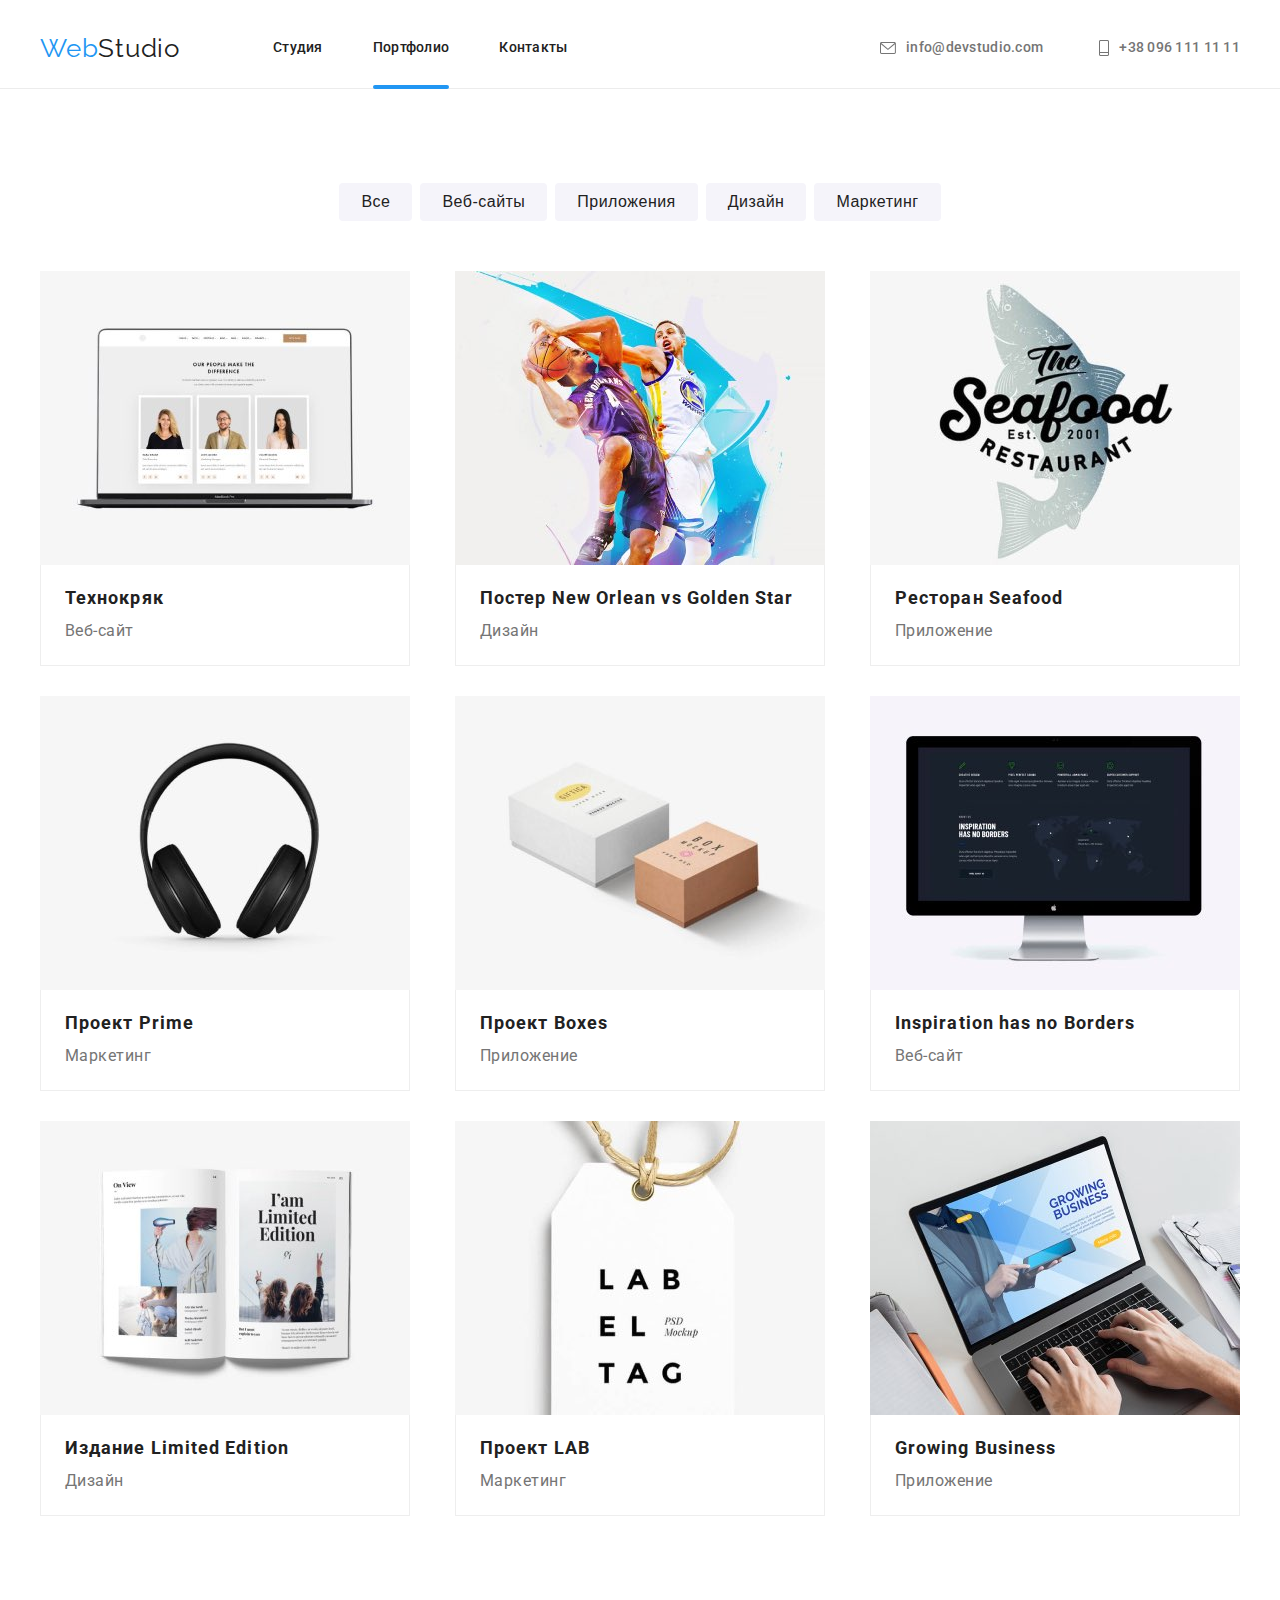
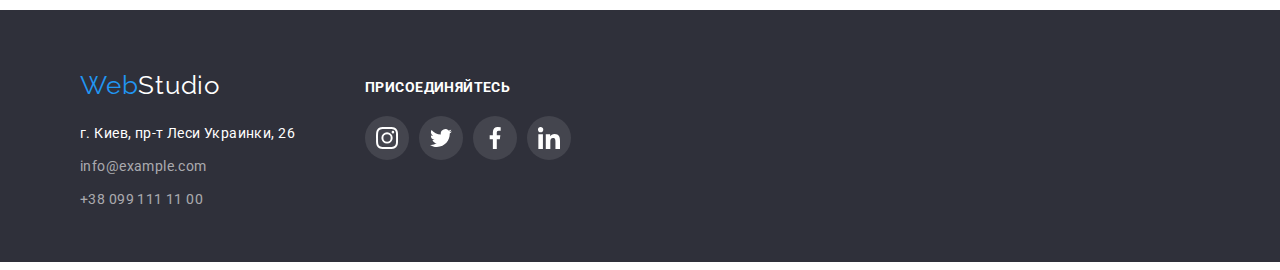
==== portfolio.html @ b31da5bf "clone commit" ====
<!DOCTYPE html>
<html lang="ru">

<head>
    <meta charset="UTF-8">
    <meta http-equiv="X-UA-Compatible" content="IE=edge">
    <meta name="viewport" content="width=device-width, initial-scale=1.0">
    <title>Web Studio (Version 2.1)</title>

    <link 
    href="https://fonts.googleapis.com/css2?family=Raleway:wght@700&family=Roboto:wght@400;500;700;900&display=swap"
    rel="stylesheet"
    />
    <link rel="stylesheet" href="https://cdnjs.cloudflare.com/ajax/libs/modern-normalize/1.1.0/modern-normalize.min.css"
    integrity="sha512-wpPYUAdjBVSE4KJnH1VR1HeZfpl1ub8YT/NKx4PuQ5NmX2tKuGu6U/JRp5y+Y8XG2tV+wKQpNHVUX03MfMFn9Q=="
    crossorigin="anonymous" referrerpolicy="no-referrer" />

    <link rel="stylesheet" href="./css/style.css">
</head>

<body>
    <!--- Шапка сайта ---->
    <header>
        <div class="container main-nav">
            <a href="./index.html" class="logo link"> <span class="logo-web">Web</span><span
                    class="logo-studio">Studio</span></a>
            <nav>
                <ul class="site-nav list">
                    <li class="item"><a class="link marker-link" href="./index.html">Студия</a></li>
                    <li class="item"><a class="link marker-link marker-portfolio" href="./portfolio.html">Портфолио</a></li>
                    <li class="item"><a class="link marker-link" href="">Контакты</a></li>
                </ul>
            </nav>
            <ul class="contact-nav list">
                <li class="item">
                    <a class="link email-nav" href="mailto:info@devstudio.com">
                        <svg class="email-pic">
                            <use href="./images/nav-icon.svg#icon-nav-envelope"></use>
                        </svg>
                        info@devstudio.com
                    </a>
                </li>
                <li class="item">
                    <a class="link tel-nav" href="tel:+380961111111">
                        <svg class="tel-pic">
                            <use href="./images/nav-icon.svg#icon-nav-phone"></use>
                        </svg>
                        +38 096 111 11 11
                    </a>
                </li>
            </ul>
        </div>
    </header>

    <main>
        <!-- портфолио -->
        <!-- <h1>Портфолио</h1> -->
        <div class="pre-hero-line"></div>
        <div class="container">
            <div class="buttons-portfolio">
                <!-- фильтр кнопок портфолио -->
                <button type="button" class="button-portfolio click">Все</button>
                <button type="button" class="button-portfolio click">Веб-сайты</button>
                <button type="button" class="button-portfolio click">Приложения</button>
                <button type="button" class="button-portfolio click">Дизайн</button>
                <button type="button" class="button-portfolio click">Маркетинг</button>
            </div>  
            <!-- секция примеры портфолио  -->
            <section class="our-portfolio">
                <ul class="portfolio-product">
                    <li class="portfolio-grade">
                        <div class="portfolio-element">
                            <a href="#">
                                <div class="portfolio-overlay">
                                    <p>Технокряк это современная площадка распространения коронавируса. Компании используют эту платформу для цифрового
                                    шпионажа и атак на защищённые сервера конкурентов.</p>
                                </div>
                                <img src="./images/technokr.jpg" alt="Технокряк" width="370" height="294" />
                           </a>
                        </div>
                        <div class="portfolio-info">
                            <h2 class="portfolio-title">Технокряк</h2>
                            <p class="portfolio-example">Веб-сайт</p>
                        </div>
                    </li>
                    <li class="portfolio-grade">
                        <div class="portfolio-element">
                            <a href="#">
                                <div class="portfolio-overlay">
                                    <p>Технокряк это современная площадка распространения коронавируса. Компании используют эту платформу для цифрового
                                        шпионажа и атак на защищённые сервера конкурентов.</p>
                                </div>
                                <img src="./images/poster.jpg" alt="Постер New Orlean vs Golden Star" width="370" height="294" />
                            </a>
                        </div>
                        <div class="portfolio-info">
                            <h2 class="portfolio-title">Постер New Orlean vs Golden Star</h2>
                            <p class="portfolio-example">Дизайн</p>
                        </div>
                    </li>
                    <li class="portfolio-grade">
                        <div class="portfolio-element">
                            <a href="#">
                                <div class="portfolio-overlay">
                                    <p>Технокряк это современная площадка распространения коронавируса. Компании используют эту платформу для цифрового
                                        шпионажа и атак на защищённые сервера конкурентов.</p>
                                </div>
                                <img src="./images/restoran.jpg" alt="Ресторан Seafood" width="370" height="294" />
                            </a>
                        </div>
                        <div class="portfolio-info">
                            <h2 class="portfolio-title">Ресторан Seafood</h2>
                            <p class="portfolio-example"> Приложение</p>
                        </div>
                    </li>
                    <li class="portfolio-grade">
                        <div class="portfolio-element">
                            <a href="#">
                                <div class="portfolio-overlay">
                                    <p>Технокряк это современная площадка распространения коронавируса. Компании используют эту платформу для цифрового
                                        шпионажа и атак на защищённые сервера конкурентов.</p>
                                </div>
                                <img src="./images/proekt-prime.jpg" alt="Проект Prime" width="370" height="294" />
                            </a>
                        </div>
                        <div class="portfolio-info">
                            <h2 class="portfolio-title">Проект Prime</h2>
                            <p class="portfolio-example">Маркетинг</p>
                        </div>
                    </li>
                    <li class="portfolio-grade">
                        <div class="portfolio-element">
                            <a href="#">
                                <div class="portfolio-overlay">
                                    <p>Технокряк это современная площадка распространения коронавируса. Компании используют эту платформу для цифрового
                                        шпионажа и атак на защищённые сервера конкурентов.</p>
                                </div>
                                <img src="./images/proekt-boxes.jpg" alt="Проект Boxes" width="370" height="294" />
                            </a>
                        </div>
                        <div class="portfolio-info">
                            <h2 class="portfolio-title">Проект Boxes</h2>
                            <p class="portfolio-example">Приложение</p>
                        </div>
                    </li>
                    <li class="portfolio-grade">
                        <div class="portfolio-element">
                            <a href="#">
                                <div class="portfolio-overlay">
                                    <p>Технокряк это современная площадка распространения коронавируса. Компании используют эту платформу для цифрового
                                        шпионажа и атак на защищённые сервера конкурентов.</p>
                                </div>
                                <img src="./images/inspiration.jpg" alt="Inspiration has no Borders" width="370" height="294" />
                            </a>
                        </div>
                        <div class="portfolio-info">
                            <h2 class="portfolio-title">Inspiration has no Borders</h2>
                            <p class="portfolio-example">Веб-сайт</p>
                        </div>
                    </li>
                    <li class="portfolio-grade">
                        <div class="portfolio-element">
                            <a href="#">
                                <div class="portfolio-overlay">
                                    <p>Технокряк это современная площадка распространения коронавируса. Компании используют эту платформу для цифрового
                                        шпионажа и атак на защищённые сервера конкурентов.</p>
                                </div>
                                <img src="./images/izdanie.jpg" alt="Издание Limited Edition" width="370" height="294" />
                            </a>
                        </div>
                        <div class="portfolio-info">
                            <h2 class="portfolio-title">Издание Limited Edition</h2>
                            <p class="portfolio-example">Дизайн</p>
                        </div>
                    </li>
                    <li class="portfolio-grade">
                        <div class="portfolio-element">
                            <a href="#">
                                <div class="portfolio-overlay">
                                    <p>Технокряк это современная площадка распространения коронавируса. Компании используют эту платформу для цифрового
                                        шпионажа и атак на защищённые сервера конкурентов.</p>
                                </div>
                                <img src="./images/proekt-lab.jpg" alt="Проект LAB" width="370" height="294" />
                            </a>
                        </div>
                        <div class="portfolio-info">
                            <h2 class="portfolio-title">Проект LAB</h2>
                            <p class="portfolio-example">Маркетинг</p>
                        </div>
                    </li>
                    <li class="portfolio-grade">
                        <div class="portfolio-element">
                            <a href="#">
                                <div class="portfolio-overlay">
                                    <p>Технокряк это современная площадка распространения коронавируса. Компании используют эту платформу для цифрового
                                        шпионажа и атак на защищённые сервера конкурентов.</p>
                                </div>
                                <img src="./images/growing-business.jpg" alt="Growing Business" width="370" height="294" />
                            </a>
                        </div>
                        <div class="portfolio-info">
                            <h2 class="portfolio-title">Growing Business</h2>
                            <p class="portfolio-example">Приложение</p>
                        </div>
                    </li>
                </ul>
            </section>
        </div>
    </main>

<footer class="footer-section">
    <!-- секция контакты -->
    <div class="container footer">
        <ul class="footer-first">
            <li>
                <a href="./index.html" class="logo link"> <span class="logo-web">Web</span><span class="logo-studio-foot">Studio</span></a>
                <address class="adress">
                    <a href="https://goo.gl/maps/mDuxBQLY7Kdxs8NY9" class="contact-foot-adress link">г. Киев, пр-т
                        Леси
                        Украинки, 26</a><br>
                    <a href="mailto:info@example.com" class="contact-foot link">info@example.com</a><br>
                    <a href="tel:+380991111100" class="contact-foot link">+38 099 111 11 00</a>
                </address>
            </li>
        </ul>
        <ul class="footer-second">
            <li>
                <p class="footer-second-title">ПРИСОЕДИНЯЙТЕСЬ</p>
            </li>
            <li>
                <ul class="footer-second-social">
                    <li class="footer-social">
                        <a href="#">
                            <svg class="insta-icon link" viewBox="0 0 200 100">
                                <use href="./images/social-icons.svg#icon-instagram"></use>
                            </svg>
                        </a>
                    </li>
                    <li class="footer-social">
                        <a href="#">
                            <svg class="twitter-icon link" viewBox="0 0 200 100">
                                <use href="./images/social-icons.svg#icon-twitter"></use>
                            </svg>
                        </a>
                    </li>
                    <li class="footer-social">
                        <a href="#">
                            <svg class="facebook-icon link" viewBox="0 0 200 100">
                                <use href="./images/social-icons.svg#icon-facebook"></use>
                            </svg>
                        </a>
                    </li>
                    <li class="footer-social">
                        <a href="#">
                            <svg class="linkedin-icon link" viewBox="0 0 200 100">
                                <use href="./images/social-icons.svg#icon-linkedin"></use>
                            </svg>
                        </a>
                    </li>
                </ul>
            </li>
        </ul>
    </div>
</footer>
    
    </body>
    
    </html>
---- css/style.css ----
:root {
  --primary-text-color: #757575;
  --secondary-text-color: #212121;
  --accent-color: #2196f3;
  --as-main-button-color: #2196f3;
  --primary-bg-color: #ffffff;
  --button-hover-text: rgba(255, 255, 255, 1);
  --social-base-color: #afb1b8;
}

body {
  color: var(--primary-text-color);
  background-color: var(--primary-bg-color);
  font-family: Roboto, VHelvetica Neue, sans-serif;

  font-size: 14px;
  line-height: 1.71;
  letter-spacing: 0.03em;

  margin-left: auto;
  margin-right: auto;
}

/* gen settings */
a {
  text-decoration: none;
  padding: 0;
}

.ul {
  padding: 0;
  margin: 0;
  list-style: none;
}

h1,
h2,
h3,
h4,
h5,
h6 {
  padding: 0;
  margin: 0;
}

/* nav container */
.container {
  width: 1200px;
  margin-left: auto;
  margin-right: auto;
  padding-left: 15px;
  padding-right: 15px;
}

/* nav */

.main-nav {
  display: flex;
  align-items: center;
}

/* logo */

.logo {
  font-family: Raleway, sans-serif;
  font-weight: 400;
  font-size: 26px;
  line-height: 1.19;
  letter-spacing: 0.03em;
}
.logo-web {
  color: var(--accent-color);
}

.logo-studio {
  color: #212121;
}

.logo-studio-foot {
  color: white;
}

/* end logo */

.site-nav {
  position: relative;
  display: flex;
  margin-left: 93px;
  list-style: none;
  padding-left: 0;
  margin-top: 0;
  margin-bottom: 0;
}

.site-nav .item + .item {
  margin-left: 50px;
}

.site-nav .link {
  display: block;
  padding-top: 32px;
  padding-bottom: 32px;

  color: var(--secondary-text-color);
  font-weight: 500;
  font-size: 14px;
  line-height: 1.14;
  letter-spacing: 0.02em;

  transition-property: color;
  transition-duration: 250ms;
  transition-timing-function: cubic-bezier(0.4, 0, 0.2, 1);
}

.site-nav .link:hover,
.site-nav .link:focus {
  color: var(--accent-color);
}

.marker-link {
  position: relative;
}

.marker-link::after {
  content: "";
  position: absolute;

  width: 100%;
  height: 4px;
  bottom: 0;
  left: 0;

  border-radius: 2px;
  background-color: transparent;
  /* opacity: 0; */
  margin-bottom: -1px;

  transition: background-color 250ms cubic-bezier(0.4, 0, 0.2, 1);
}

.marker-link:hover::after,
.marker-link:focus::after {
  /* opacity: 1; */
  background-color: var(--accent-color);
}

.marker-portfolio::after {
  content: "";
  position: absolute;

  width: 100%;
  height: 4px;
  bottom: 0;
  left: 0;
  margin-bottom: -1px;
  background-color: var(--accent-color);
}

.marker-studia::after {
  content: "";
  position: absolute;

  width: 100%;
  height: 4px;
  bottom: 0;
  left: 0;
  margin-bottom: -1px;
  background-color: var(--accent-color);
}

.contact-nav {
  display: flex;
  align-items: center;
  margin-left: auto;
  padding-left: 0;
  margin-top: 0;
  margin-bottom: 0;

  list-style: none;
}

.contact-nav .item + .item {
  margin-left: 50px;
}

.contact-nav .link {
  display: flex;
  align-items: center;
  padding-top: 32px;
  padding-bottom: 32px;

  color: var(--primary-text-color);
  font-weight: 500;
  font-size: 14px;
  line-height: 1.14;
  letter-spacing: 0.02em;
  text-decoration: none;
  fill: var(--primary-text-color);

  transition-property: color;
  transition-duration: 250ms;
  transition-timing-function: cubic-bezier(0.4, 0, 0.2, 1);
}

.email-pic,
.tel-pic {
  width: 16px;
  height: 16px;
  margin-right: 10px;
}

.contact-nav .link:hover,
.contact-nav .link:focus {
  color: var(--accent-color);
  text-decoration: none;
  fill: var(--as-main-button-color);
}

/* nav end */

/* hero */

.pre-hero-line {
  background-color: rgba(236, 236, 236, 1);
  height: 1px;
}

.hero {
  display: block;
  text-align: center;
  background-color: #2f303a;

  background-image: linear-gradient(
      to right,
      rgba(47, 48, 58, 0.4) 0%,
      rgba(47, 48, 58, 0.4) 100%
    ),
    url("../images/Img-hero-hover.jpg");
  background-repeat: no-repeat;
  background-position: center;
}

.hero-title {
  color: rgba(255, 255, 255, 1);
}

.main-headline {
  padding-top: 200px;
  margin: 0 auto;

  font-weight: 900;
  font-size: 44px;
  line-height: 1.36;
  text-align: center;
  letter-spacing: 0.06em;
  text-transform: uppercase;
}

/* button set */
.button-main {
  box-sizing: border-box;
  cursor: pointer;

  background-color: var(--as-main-button-color);
  border: 0 solid var(--as-main-button-color);
  border-radius: 4px;

  /* Font-weight: 700;
  Font size: 16px;
  Line height: 1.8; */

  margin-top: 30px;
  text-align: center;
  letter-spacing: 0.06em;

  padding: 10px 32px;
  margin-bottom: 200px;
}

.color-text-button {
  color: var(--button-hover-text);

  font-family: Roboto;
  font-style: normal;
  font-weight: 700;
  font-size: 16px;
  line-height: 1.8;

  /* padding: 10px 32px; */
}

/* hero end */

/* benefits */

.benefits {
  display: flex;
  justify-content: space-between;
  list-style: none;

  /* height: 200px; */
  margin: 0;
  padding-top: 94px;
  padding-bottom: 94px;
  padding-left: 0;
}

.benefits .item::before {
  content: "";
  height: 120px;
  display: block;

  background-color: rgba(245, 244, 250, 1);
  background-repeat: no-repeat;
  background-position: center;

  border-radius: 4px;
  margin-bottom: 30px;
}

.aerial::before {
  background-image: url("../images/benefits/benefits-aerial.svg");
}

.clock::before {
  background-image: url("../images/benefits/benefits-clock.svg");
}
.diagarm::before {
  background-image: url("../images/benefits/benefits-diagram.svg");
}

.astronaut::before {
  background-image: url("../images/benefits/benefits-astronaut.svg");
}

/* .benefits .item:nth-child(1)::before {
  background-image: url("../images/benefits/benefits-aerial.svg");
}

.benefits .item:nth-child(2)::before {
  background-image: url("../images/benefits/benefits-clock.svg");
}

.benefits .item:nth-child(3)::before {
  background-image: url("../images/benefits/benefits-diagram.svg");
}

.benefits .item:nth-child(4)::before {
  background-image: url("../images/benefits/benefits-astronaut.svg");
} */

.benefits .item + .item {
  margin-left: 30px;
}

.benefits .item {
  width: 270px;
}

.benefits-title {
  color: #212121;

  font-weight: 700;
  font-size: 14px;
  line-height: 1.14;
  letter-spacing: 0.03em;
  text-transform: uppercase;
}

.benefits-describe {
  font-style: normal;
  font-weight: 400;
  font-size: 14px;
  line-height: 1.71;
  letter-spacing: 3%;

  margin-top: 10px;
  margin-bottom: 0;
}

/* benefits end */

/* whatwedo index.html */

/* .whatwedo {
  margin-top: 94px;
} */

.whatwedo-headline {
  color: var(--secondary-text-color);

  font-weight: 700;
  font-size: 36px;
  line-height: 1.16;
  text-align: center;
  letter-spacing: 0.03em;

  padding-bottom: 50px;
}

.whatwedo-list {
  display: flex;
  justify-content: space-between;

  list-style: none;
  margin-top: 0;
  margin-bottom: 0;
  padding-left: 0;
  padding-bottom: 0;
}

.whatwedo-list .item {
  margin-bottom: -10px;
  position: relative;
}

.whatwedo-list .item + .item {
  margin-left: 30px;
}

.item-title {
  display: flex;
  align-items: center;
  justify-content: center;

  position: absolute;
  bottom: 0;
  width: 370px;
  height: 70px;

  font-style: normal;
  font-weight: 700;
  font-size: 14px;
  line-height: 1.14;
  text-align: center;
  vertical-align: 50%;
  letter-spacing: 0.03em;
  text-transform: uppercase;
  /* white-space: nowrap; */

  color: #ffffff;

  background-image: linear-gradient(
    to right,
    rgba(47, 48, 58, 0.8) 0%,
    rgba(47, 48, 58, 0.8) 100%
  );

  margin-bottom: 10px;
  margin-top: 0;
}

/* our-team index.html */

.our-team {
  background-color: #f5f4fa;
  margin-top: 94px;
}

.our-team-headline {
  display: block;
  color: var(--secondary-text-color);

  font-weight: 700;
  font-size: 36px;
  line-height: 1.16;
  text-align: center;
  letter-spacing: 0.03em;

  padding-top: 94px;
}

.personal {
  display: flex;
  justify-content: space-between;
  list-style: none;

  font-weight: 400;
  font-size: 16px;
  line-height: 1.18;
  letter-spacing: 0.03em;

  padding-left: 0;
  /* margin-top: 50px; */
  margin: 0 0;
  padding-top: 50px;
  padding-bottom: 94px;
}

.personal-card {
  box-shadow: 0px 1px 3px rgba(0, 0, 0, 0.12), 0px 1px 1px rgba(0, 0, 0, 0.14),
    0px 2px 1px rgba(0, 0, 0, 0.2);
  border-radius: 0px 0px 4px 4px;
}

.personal .item-img {
  margin-bottom: -5px;
}

.personal .team-name + .team-name {
  padding-left: 30px;
}

.our-team-name {
  background-color: var(--button-hover-text);
  border-radius: 0px 0px 4px 4px;
}

.team-name {
  color: var(--secondary-text-color);
  font-weight: 500;
  font-size: 16px;
  line-height: 1.18;
  text-align: center;
  letter-spacing: 0.03em;

  padding-top: 30px;

  margin: 0 auto;
}

.team-job {
  text-align: center;
  font-family: Roboto;
  font-weight: 400;
  font-size: 16px;
  line-height: 1.18;

  margin: 0 auto;
  padding-top: 10px;
  padding-bottom: 16px;
}

.personal-social {
  display: flex;
  justify-content: space-between;
  margin: 0;
  padding: 0;
  list-style: none;
}

.personal-social .link {
  height: 44px;
  width: 44px;
  fill: var(--social-base-color);
  border-radius: 50%;
  padding: 0;
  margin-bottom: 30px;
  background-position: center;

  /* !!! підкажіть чому не працює трансформація для fill?  */

  transition-property: fill;
  transition-duration: 250ms;
  transition-timing-function: cubic-bezier(0.4, 0, 0.2, 1);

  transition-property: background-color;
  transition-duration: 250ms;
  transition-timing-function: cubic-bezier(0.4, 0, 0.2, 1);
}

.personal-social .link:hover,
.personal-social .link:focus {
  fill: #fff;
  background-color: var(--as-main-button-color);
}

/* .personal-social .link {
  margin-bottom: 30px;
  background-position: center;
} */

.social + .social {
  margin-left: 10px;
}

.social:first-child {
  margin-left: 32px;
}

.social:last-child {
  margin-right: 32px;
}

/* end our-team index.html */

/* --start-- regular-customer */

.customer-headline {
  color: var(--secondary-text-color);
  font-style: normal;
  font-weight: 700;
  font-size: 36px;
  line-height: 1.17;
  text-align: center;
  letter-spacing: 0.03em;

  padding-top: 94px;
}

.customer-list {
  display: flex;
  justify-content: space-between;

  padding-top: 50px;
  padding-bottom: 94px;
  margin: 0 auto;
  padding-left: 0;
  list-style: none;
}

.customer-list .item {
  display: inline-block;
  width: 170px;
  height: 92px;

  border: 1px solid #afb1b8;
  border-radius: 4px;
  object-fit: cover;

  transition-property: border;
  transition-duration: 250ms;
  transition-timing-function: cubic-bezier(0.4, 0, 0.2, 1);
}

.customer-list .client {
  width: 106px;
  height: 60px;
  position: absolute;
}

.customer-list .item + .item {
  margin-left: 30px;
}

.customer-list .item {
  padding: 16px 32px;
}

.client {
  fill: var(--social-base-color);
  border-color: var(--social-base-color);

  transition-property: fill, border-color;
  transition-duration: 250ms;
  transition-timing-function: cubic-bezier(0.4, 0, 0.2, 1);
}

.client:hover,
.client:active {
  fill: var(--as-main-button-color);
}

.customer-list .item:hover,
.customer-list .item:active {
  border: 1px solid var(--as-main-button-color);
}

/* --end-- regular-customer */

/* footer */

.footer-section {
  box-sizing: border-box;
  background-color: #2f303a;
  height: 252px;
  padding-top: 60px;
}

.footer {
  display: flex;
  justify-content: flex-start;
}

.adress {
  display: block;
  font-family: Roboto;
  font-style: normal;
  font-weight: 400;
  font-size: 14px;
  line-height: 1.71;
  letter-spacing: 0.03em;
}

.contact-foot-adress {
  display: inline-block;
  color: rgba(255, 255, 255, 1);
  margin-top: 20px;
}

.contact-foot {
  display: inline-block;
  color: rgba(255, 255, 255, 0.6);
  margin-top: 9px;
}

.footer-first {
  list-style: none;
  margin: 0;
}

.footer-second {
  padding-left: 70px;
  padding-top: 10px;
  list-style: none;
  margin: 0;
}

.footer-second-title {
  color: #ffffff;

  font-style: normal;
  font-weight: 700;
  font-size: 14px;
  line-height: 1.14;
  letter-spacing: 0.03em;
  text-transform: uppercase;

  padding: 0;
  margin: 0;
}

.footer-second-social {
  display: flex;
  justify-content: space-between;
  list-style: none;
  padding-top: 20px;
  padding-left: 0;
}

.footer-social + .footer-social {
  padding-left: 10px;
}

.footer-social .link {
  background-color: rgba(255, 255, 255, 0.1);
  height: 44px;
  width: 44px;
  fill: var(--primary-bg-color);
  border-radius: 50%;

  transition-property: fill, background-color;
  transition-duration: 250ms;
  transition-timing-function: cubic-bezier(0.4, 0, 0.2, 1);
}

.footer-social .link:hover,
.footer-social .link:focus {
  fill: #ffffff;
  background-color: var(--as-main-button-color);
}

/* footer end */

/* .list {
  list-style: none;
} */

.buttons-portfolio {
  display: flex;
  justify-content: center;
  padding-top: 94px;
}

.buttons-portfolio .click + .click {
  margin-left: 8px;
}

.button-portfolio {
  box-sizing: border-box;
  cursor: pointer;

  color: rgba(33, 33, 33, 1);
  background-color: rgba(245, 244, 250, 1);

  font-weight: 500;
  font-size: 16px;
  line-height: 1.6;
  text-align: center;
  letter-spacing: 0.03em;
  border: 0 solid rgba(245, 244, 250, 1);
  border-radius: 4px;

  /* height: 38px;
  width: 130px; */
  margin-bottom: 0;
  padding: 6px 22px;

  transition-property: color, background-color, box-shadow;
  transition-duration: 250ms;
  transition-timing-function: cubic-bezier(0.4, 0, 0.2, 1);
}

.button-portfolio:hover,
.button-portfolio:focus {
  color: var(--button-hover-text);
  background-color: var(--accent-color);

  box-shadow: 0 2px 2px 0 rgba(0, 0, 0, 0.12), 0 1px 2px 0 rgba(0, 0, 0, 0.08),
    0 3px 1px 0 rgba(0, 0, 0, 0.1);
}

/* end buttons-portfolio portfolio.html  */

/* portfolio-example portfolio.html   */

/* buttons-portfolio portfolio.html  */

/* end portfolio-example portfolio.html */

.portfolio-product {
  display: flex;
  flex-wrap: wrap;
  justify-content: space-between;

  list-style: none;
  padding-left: 0;
  margin-top: 50px;
  margin-bottom: 0;
}

.portfolio-grade {
  margin-bottom: 30px;
  margin-right: 30px;
  border: 0;

  transition-property: box-shadow;
  transition-duration: 250ms;
  transition-timing-function: cubic-bezier(0.4, 0, 0.2, 1);
}

.portfolio-element {
  position: relative;
  overflow: hidden;
}

.portfolio-grade:hover,
.portfolio-grade:focus {
  box-shadow: 1px 4px 6px 0 rgba(0, 0, 0, 0.16), 0 4px 4px 0 rgba(0, 0, 0, 0.06),
    0 1px 1px 0 rgba(0, 0, 0, 0.12);
}

.portfolio-overlay {
  position: absolute;
  width: 100%;
  height: 100%;
  background-color: rgba(33, 150, 243, 0.9);
  color: #fff;

  font-family: Roboto;
  font-style: normal;
  font-weight: 400;
  font-size: 18px;
  line-height: 1.5;
  letter-spacing: 0.03em;
  padding: 63px 24px;
  /* margin-top: 0.5px; */

  transform: translateY(100%);
  transition: transform 250ms cubic-bezier(0.4, 0, 0.2, 1);
}

.portfolio-grade:hover .portfolio-overlay {
  transform: translateY(0%);
}
.portfolio-grade:focus .portfolio-overlay {
  transform: translateY(0%);
}

.portfolio-info {
  display: block;
  box-sizing: border-box;
  border-right: 1px solid rgba(238, 238, 238, 1);
  border-left: 1px solid rgba(238, 238, 238, 1);
  border-bottom: 1px solid rgba(238, 238, 238, 1);
  margin-top: -10px;
}

.portfolio-title {
  display: block;
  color: rgba(33, 33, 33, 1);

  font-family: Roboto;
  font-style: 700;
  font-size: 18px;
  /* line-height: 36px; */
  text-align: Left;
  letter-spacing: 0.06em;

  padding-top: 20px;
  margin-left: 24px;
  margin-right: 24px;
}

.portfolio-example {
  font-weight: 400;
  font-size: 16px;
  /* line-height: 30px; */
  color: rgba(117, 117, 117, 1);
  letter-spacing: 0.03em;

  padding-top: 4px;
  padding-bottom: 20px;
  margin: 0 24px;
}

.portfolio-product > li:nth-last-of-type(-n + 3) {
  margin-bottom: 0;
}

.portfolio-product:nth-last-child(-n + 3) {
  padding-bottom: 94px;
}

.portfolio-grade:nth-child(3n) {
  margin-right: 0;
}

/* - - modal window - - */

.backdrop {
  position: fixed;
  top: 0;
  left: 0;
  width: 100%;
  height: 100%;

  background-color: rgba(0, 0, 0, 0.2);

  opacity: 1;
  transition: opacity 250ms cubic-bezier(0.4, 0, 0.2, 1);
}

.backdrop.is-hidden {
  opacity: 0;
  pointer-events: none;
}

.backdrop.is-hidden .modal {
  transform: translate(-50%, -50%) scale(0.9);
}

.modal {
  position: absolute;
  top: 50%;
  left: 50%;

  min-height: 581px;
  min-width: 528px;

  background-color: #fff;

  transform: translate(-50%, -50%) scale(1);

  transition: transform 250ms cubic-bezier(0.4, 0, 0.2, 1);
}

.modal-close-button {
  display: flex;
  justify-content: flex-end;
}

.close-button {
  box-sizing: border-box;
  cursor: pointer;

  height: 30px;
  width: 30px;

  background-color: transparent;
  background-image: url("../images/svg/close-button.svg");
  background-repeat: no-repeat;
  background-position: 50% 50%;
  border: 1px solid rgba(0, 0, 0, 0.1);
  border-radius: 50%;

  margin-top: 8px;
  margin-right: 8px;
}

/* .close-button-link {
  width: 11px;
  height: 11px;
} */
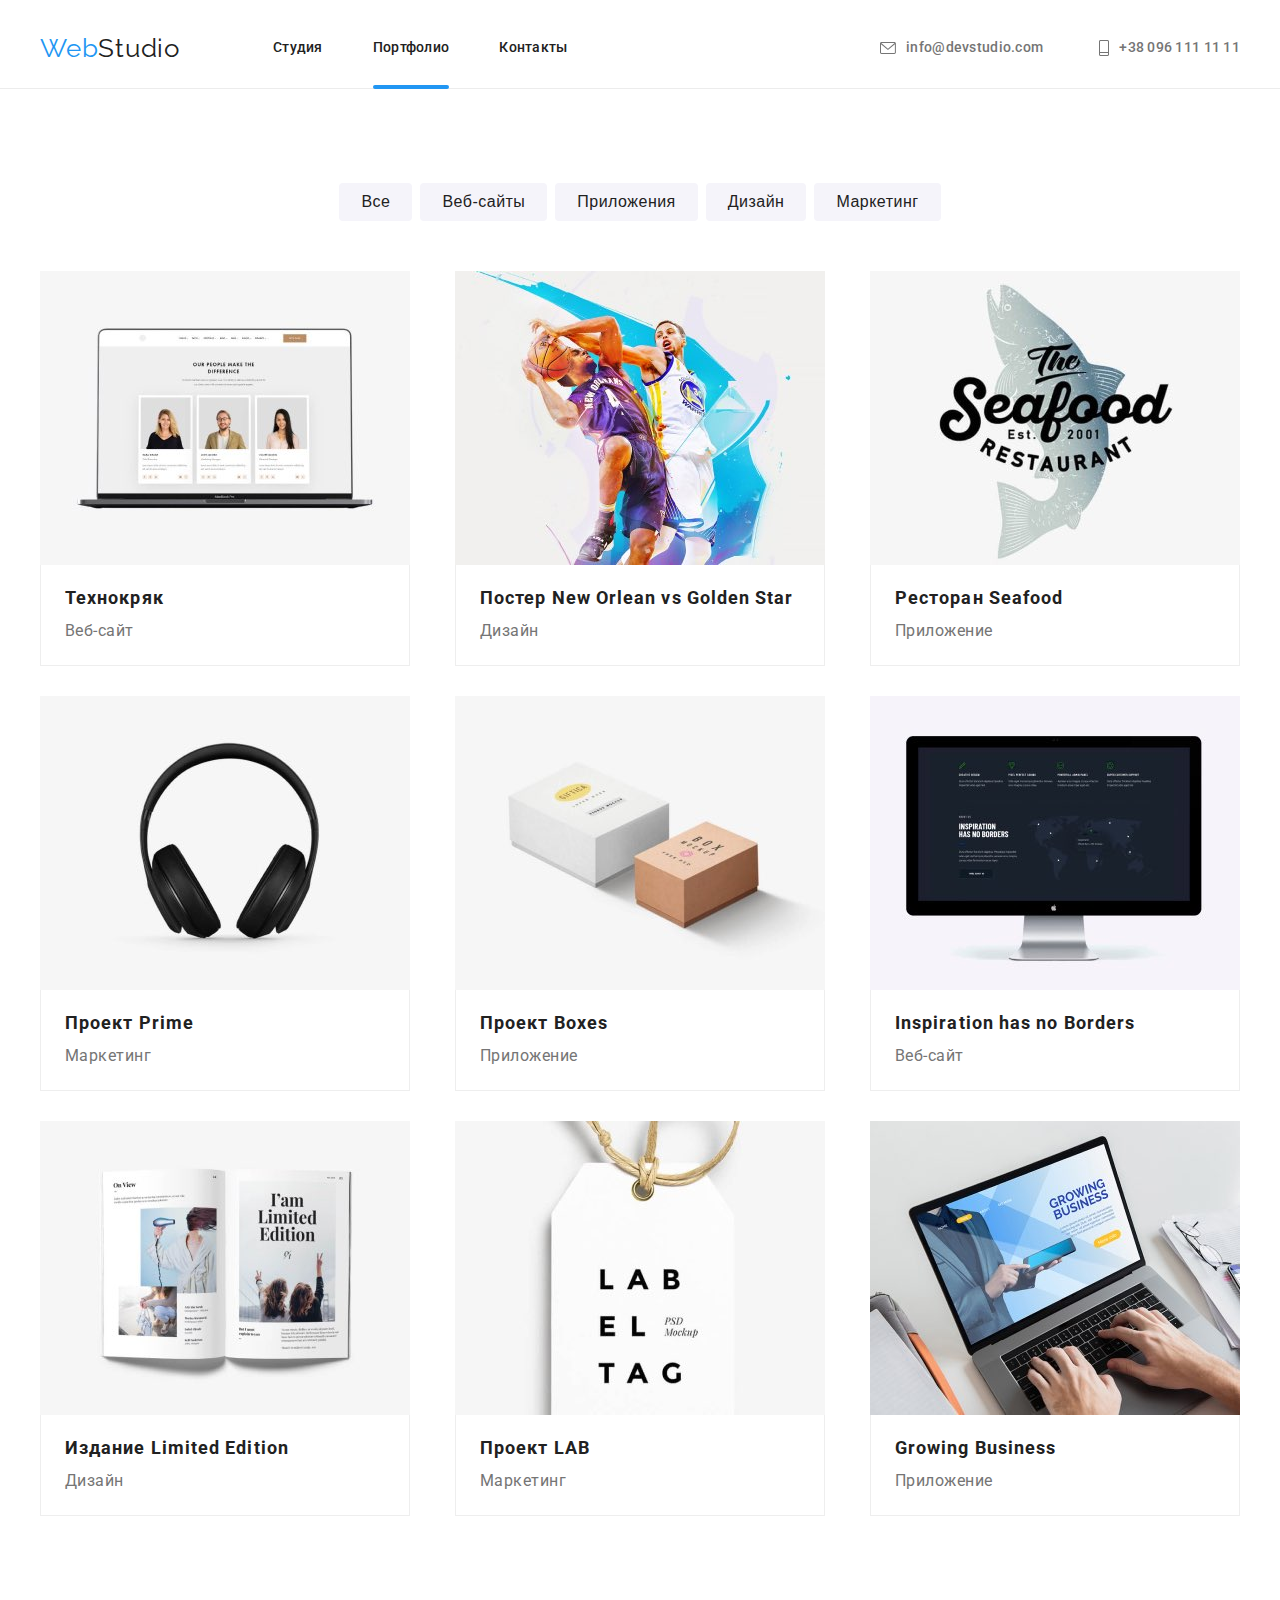
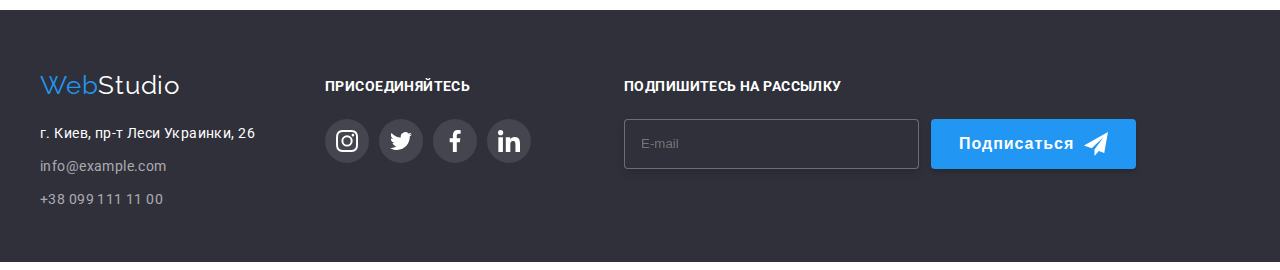
==== commit 331d15cf: "without agreement" ====
--- a/portfolio.html
+++ b/portfolio.html
@@ -225,7 +225,7 @@
         </ul>
         <ul class="footer-second">
             <li>
-                <p class="footer-second-title">ПРИСОЕДИНЯЙТЕСЬ</p>
+                <span class="footer-title">ПРИСОЕДИНЯЙТЕСЬ</span>
             </li>
             <li>
                 <ul class="footer-second-social">
@@ -259,6 +259,13 @@
                     </li>
                 </ul>
             </li>
+        </ul>
+        <ul class="footer-third">
+            <span class="footer-title">Подпишитесь на рассылку</span>
+            <label class="suscribe-label">
+                <input type="email" name="suscribe" placeholder="E-mail" class="suscribe-input">
+                <button type="submit" class="suscribe-button"> <span class="suscribe-button-text">Подписаться</span> </button>
+            </label>
         </ul>
     </div>
 </footer>
--- a/css/style.css
+++ b/css/style.css
@@ -43,6 +43,10 @@
   margin: 0;
 }
 
+textarea {
+  resize: none;
+}
+
 /* nav container */
 .container {
   width: 1200px;
@@ -686,6 +690,13 @@
   display: inline-block;
   color: rgba(255, 255, 255, 1);
   margin-top: 20px;
+
+  font-family: Roboto;
+  font-weight: 400;
+  font-size: 14px;
+  line-height: 1.71;
+  /* or 171% */
+  letter-spacing: 0.03em;
 }
 
 .contact-foot {
@@ -697,16 +708,21 @@
 .footer-first {
   list-style: none;
   margin: 0;
+  padding-left: 0;
+  padding-right: 70px;
+  /* margin-right: 70px; */
+  /* padding: 0; */
 }
 
 .footer-second {
-  padding-left: 70px;
-  padding-top: 10px;
+  padding-left: 0;
+  padding-right: 93px;
+  padding-top: 5px;
   list-style: none;
   margin: 0;
 }
 
-.footer-second-title {
+.footer-title {
   color: #ffffff;
 
   font-style: normal;
@@ -748,6 +764,73 @@
 .footer-social .link:focus {
   fill: #ffffff;
   background-color: var(--as-main-button-color);
+}
+
+.footer-third {
+  padding-top: 5px;
+  padding-left: 0;
+  list-style: none;
+  margin: 0;
+}
+
+.suscribe-label {
+  display: flex;
+  padding-top: 20px;
+}
+
+.suscribe-input {
+  /* width: 358px; */
+  width: 295px;
+  height: 50px;
+  border: 1px solid rgba(255, 255, 255, 0.3);
+  box-sizing: border-box;
+  filter: drop-shadow(0px 4px 4px rgba(0, 0, 0, 0.15));
+  border-radius: 4px;
+  background-color: #2f303a;
+  color: var(--primary-bg-color);
+
+  padding: 15px 0 15px 16px;
+  margin-right: 12px;
+}
+
+.suscribe-button {
+  position: relative;
+  min-width: 200px;
+  height: 50px;
+  background: var(--accent-color);
+  box-shadow: 0px 4px 4px rgba(0, 0, 0, 0.15);
+  border-radius: 4px;
+  border: 0ch;
+  padding: 0;
+  margin: 0;
+}
+
+.suscribe-button-text {
+  color: var(--primary-bg-color);
+  font-weight: 700;
+  font-size: 16px;
+  line-height: 1.875;
+  /* identical to box height, or 187% */
+  /* display: flex;
+  align-items: center; */
+  text-align: center;
+  letter-spacing: 0.06em;
+  padding: 10px 62px 10px 28px;
+  margin: 0;
+}
+
+.suscribe-button-text::after {
+  content: "";
+  position: absolute;
+
+  height: 24px;
+  width: 24px;
+  top: 13px;
+  margin-left: 10px;
+  margin-right: 28px;
+  /* background-color: yellowgreen; */
+
+  background-image: url(../images/svg/icon-send.svg);
 }
 
 /* footer end */
@@ -946,7 +1029,7 @@
   left: 50%;
 
   min-height: 581px;
-  min-width: 528px;
+  width: 528px;
 
   background-color: #fff;
 
@@ -961,6 +1044,7 @@
 }
 
 .close-button {
+  position: relative;
   box-sizing: border-box;
   cursor: pointer;
 
@@ -968,7 +1052,6 @@
   width: 30px;
 
   background-color: transparent;
-  background-image: url("../images/svg/close-button.svg");
   background-repeat: no-repeat;
   background-position: 50% 50%;
   border: 1px solid rgba(0, 0, 0, 0.1);
@@ -976,9 +1059,243 @@
 
   margin-top: 8px;
   margin-right: 8px;
-}
-
-/* .close-button-link {
+  fill: var(--secondary-text-color);
+}
+
+.close-button:focus,
+.close-button:hover {
+  fill: var(--accent-color);
+}
+
+.close-button-link {
+  position: absolute;
+
+  top: 50%;
+  left: 8px;
+  transform: translateY(-50%);
+
+  display: inline-block;
   width: 11px;
   height: 11px;
+}
+
+.modal-headline {
+  display: block;
+  padding: 2px 40px 12px 40px;
+  width: 100%;
+
+  font-family: Roboto;
+  /* font-style: normal; */
+  font-weight: 700;
+  font-size: 20px;
+  line-height: 1.15;
+  text-align: center;
+  letter-spacing: 0.03em;
+
+  color: #212121;
+}
+
+.form {
+  display: block;
+  padding: 0 40px 40px 40px;
+}
+
+.form-label {
+  display: block;
+  margin: 0;
+  padding: 0 0 4px 0;
+
+  font-weight: 400;
+  font-size: 12px;
+  line-height: 1.16;
+  letter-spacing: 0.01em;
+  color: var(--primary-text-color);
+}
+
+.form-field-comment {
+  display: flex;
+  flex-direction: column;
+  margin: 0 0 20px 0;
+  /* padding: 12px 15px; */
+}
+
+.form-field-comment::placeholder {
+  color: rgba(117, 117, 117, 0 5);
+}
+
+.form-field-comment textarea {
+  margin: 0;
+  padding: 12px 16px;
+  border: 1px solid rgba(33, 33, 33, 0.2);
+  border-radius: 4px;
+}
+
+/* .form-field-agreement input[type="checkbox"] {
+  outline: 0.5px solid tomato;
+
+  width: 40px;
+  height: 40px;
 } */
+
+.form-field-agreement {
+  display: flex;
+  align-items: center;
+  justify-content: center;
+  cursor: pointer;
+
+  margin-bottom: 30px;
+  padding: 0;
+}
+
+.agreement-text {
+  font-family: Roboto;
+  font-style: normal;
+  font-weight: 400;
+  font-size: 14px;
+  line-height: 1.71;
+  /* identical to box height, or 171% */
+  letter-spacing: 0.03em;
+
+  color: #757575;
+}
+
+.checkbox {
+  /* -webkit-appearance: none;
+  appearance: none; */
+
+  position: absolute;
+  width: 1px;
+  height: 1px;
+  margin: -1px;
+  border: 0;
+  padding: 0;
+  clip: rect(0 0 0 0);
+  overflow: hidden;
+}
+
+.chekbox-icon {
+  display: inline-block;
+  box-sizing: border-box;
+  width: 17px;
+  height: 15px;
+  border: 2px solid black;
+  border-radius: 2px;
+  margin-right: 7px;
+}
+
+.checkbox:checked + .chekbox-icon {
+  border-color: var(--accent-color);
+  background-color: var(--accent-color);
+  background-image: url(../images/modal/modal-icon-check.svg);
+
+  background-size: contain;
+  background-origin: border-box;
+  /* background-position: center; */
+  /* border: 2px solid var(--accent-color);
+  border-radius: 2px; */
+}
+
+.form-field {
+  display: block;
+  margin-bottom: 10px;
+}
+
+.input-relative {
+  position: relative;
+  display: block;
+}
+
+.form-input {
+  position: relative;
+  cursor: pointer;
+  margin: 0;
+  padding: 12px 10px 12px 42px;
+  width: 100%;
+
+  border: 1px solid rgba(33, 33, 33, 0.2);
+  border-radius: 4px;
+  /* outline: none; */
+  fill: var(--secondary-text-color);
+}
+
+.input-icon {
+  position: absolute;
+  cursor: pointer;
+
+  top: 50%;
+  left: 15px;
+  transform: translateY(-50%);
+
+  display: inline-block;
+  width: 18px;
+  height: 18px;
+  fill: var(--secondary-text-color);
+}
+
+.input-icon:hover,
+.input-icon:focus {
+  fill: var(--accent-color);
+  transition: fill 250ms cubic-bezier(0.4, 0, 0.2, 1);
+}
+
+.form-input:hover,
+.form-input:focus {
+  border: 1px solid var(--accent-color);
+  /* transition: 250ms cubic-bezier(0.4, 0, 0.2, 1); */
+}
+
+.form-input:hover + .input-icon {
+  fill: var(--accent-color);
+  /* transition: fill 250ms cubic-bezier(0.4, 0, 0.2, 1); */
+}
+
+/* modal button close */
+
+.form-confirm-button {
+  display: flex;
+  justify-content: center;
+}
+
+.form-button {
+  cursor: pointer;
+  box-sizing: border-box;
+  text-align: center;
+
+  background-color: var(--accent-color);
+  box-shadow: 0px 4px 4px rgba(0, 0, 0, 0.15);
+  border-radius: 4px;
+  border: 0;
+  padding: 10px 50px;
+  margin: 0;
+  letter-spacing: 0.06em;
+}
+
+.form-button:hover,
+.form-button:focus {
+  background: #188ce8;
+  box-shadow: 0px 4px 4px rgba(0, 0, 0, 0.15);
+  border-radius: 4px;
+  /* transition: 250ms cubic-bezier(0.4, 0, 0.2, 1); */
+}
+
+.form-button-text {
+  font-family: Roboto;
+  font-style: normal;
+
+  letter-spacing: 0.06em;
+  font-weight: 700;
+  font-size: 16px;
+  line-height: 1.88;
+  color: var(--primary-bg-color);
+}
+
+/* .form-input:focus-within + .input-icon {
+  background-color: aqua;
+} */
+
+/* .close-button-link {
+  background-position: center;
+  width: 14px;
+  height: 14px;
+} */
+/* - - end modal window - - */ ;
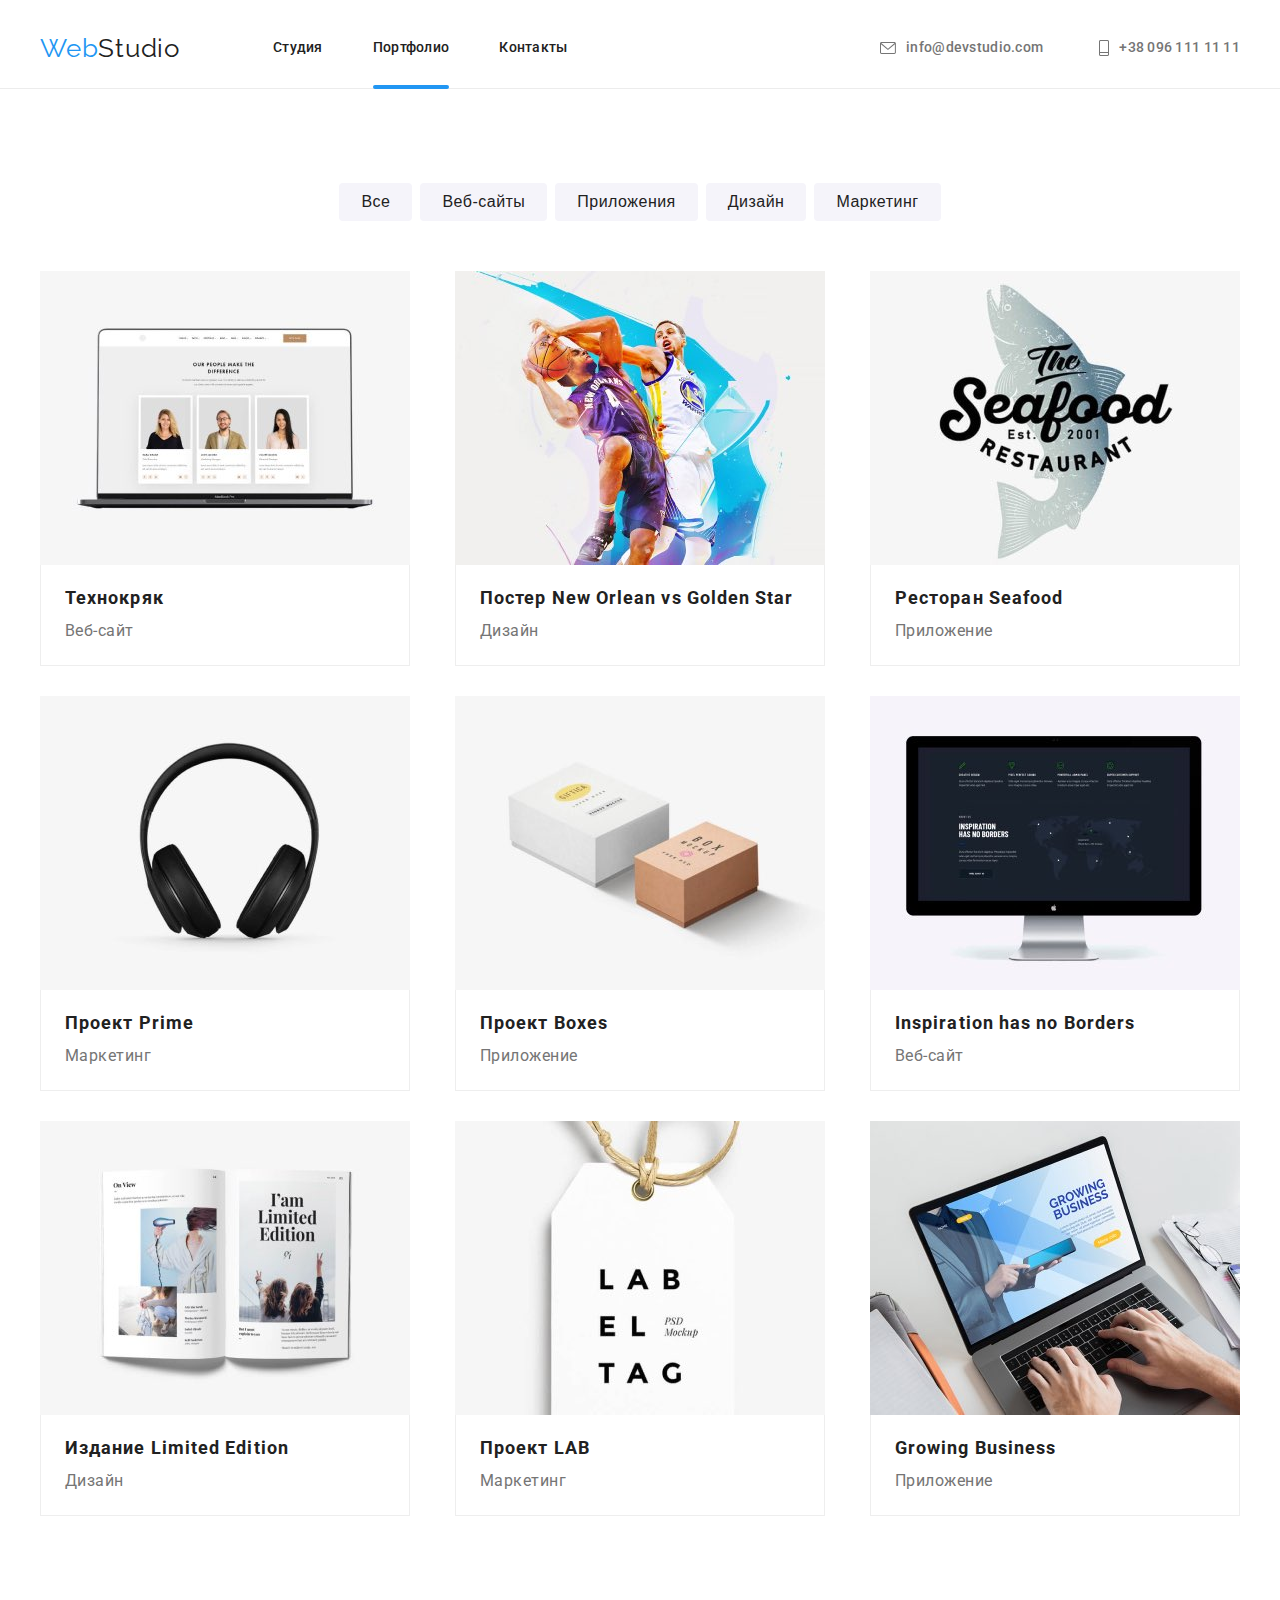
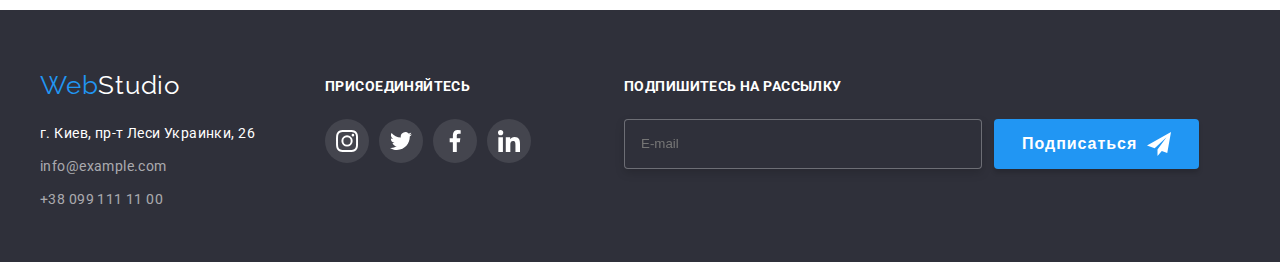
==== commit af59b088: "fix modal" ====
--- a/portfolio.html
+++ b/portfolio.html
@@ -261,11 +261,14 @@
             </li>
         </ul>
         <ul class="footer-third">
-            <span class="footer-title">Подпишитесь на рассылку</span>
-            <label class="suscribe-label">
-                <input type="email" name="suscribe" placeholder="E-mail" class="suscribe-input">
-                <button type="submit" class="suscribe-button"> <span class="suscribe-button-text">Подписаться</span> </button>
-            </label>
+            <li>
+                <span class="footer-title">Подпишитесь на рассылку</span>
+                <label class="suscribe-label">
+                    <input type="email" name="suscribe" placeholder="E-mail" class="suscribe-input">
+                    <button type="submit" class="suscribe-button"> <span class="suscribe-button-text">Подписаться</span> </button>
+                </label>
+            </li>
+           
         </ul>
     </div>
 </footer>
--- a/css/style.css
+++ b/css/style.css
@@ -779,8 +779,8 @@
 }
 
 .suscribe-input {
-  /* width: 358px; */
-  width: 295px;
+  width: 358px;
+  /* width: 295px; */
   height: 50px;
   border: 1px solid rgba(255, 255, 255, 0.3);
   box-sizing: border-box;
@@ -1028,7 +1028,7 @@
   top: 50%;
   left: 50%;
 
-  min-height: 581px;
+  height: 581px;
   width: 528px;
 
   background-color: #fff;
@@ -1039,6 +1039,7 @@
 }
 
 .modal-close-button {
+  margin-bottom: 2px;
   display: flex;
   justify-content: flex-end;
 }
@@ -1113,6 +1114,8 @@
 }
 
 .form-field-comment {
+  width: 100%;
+  height: 134px;
   display: flex;
   flex-direction: column;
   margin: 0 0 20px 0;
@@ -1157,6 +1160,25 @@
   letter-spacing: 0.03em;
 
   color: #757575;
+}
+
+.agreement-terms {
+  font-family: Roboto;
+  font-style: normal;
+  font-weight: 400;
+  font-size: 14px;
+  line-height: 1.71;
+  /* identical to box height, or 171% */
+  letter-spacing: 0.03em;
+  color: var(--accent-color);
+  line-height: 1;
+}
+
+.agreement-text a {
+  color: var(--accent-color);
+  border-bottom: 1px solid currentColor;
+  display: inline-block;
+  line-height: 0.95;
 }
 
 .checkbox {
@@ -1176,7 +1198,7 @@
 .chekbox-icon {
   display: inline-block;
   box-sizing: border-box;
-  width: 17px;
+  width: 16px;
   height: 15px;
   border: 2px solid black;
   border-radius: 2px;
@@ -1196,6 +1218,7 @@
 }
 
 .form-field {
+  position: relative;
   display: block;
   margin-bottom: 10px;
 }
@@ -1222,13 +1245,13 @@
   position: absolute;
   cursor: pointer;
 
-  top: 50%;
+  top: 65%;
   left: 15px;
   transform: translateY(-50%);
 
   display: inline-block;
-  width: 18px;
-  height: 18px;
+  width: 12px;
+  height: 12px;
   fill: var(--secondary-text-color);
 }
 
@@ -1241,12 +1264,17 @@
 .form-input:hover,
 .form-input:focus {
   border: 1px solid var(--accent-color);
-  /* transition: 250ms cubic-bezier(0.4, 0, 0.2, 1); */
+  transition: 250ms cubic-bezier(0.4, 0, 0.2, 1);
 }
 
 .form-input:hover + .input-icon {
   fill: var(--accent-color);
-  /* transition: fill 250ms cubic-bezier(0.4, 0, 0.2, 1); */
+  transition: fill 250ms cubic-bezier(0.4, 0, 0.2, 1);
+}
+
+.form-input:focus {
+  outline: none;
+  border: 1px solid var(--accent-color);
 }
 
 /* modal button close */
@@ -1275,7 +1303,7 @@
   background: #188ce8;
   box-shadow: 0px 4px 4px rgba(0, 0, 0, 0.15);
   border-radius: 4px;
-  /* transition: 250ms cubic-bezier(0.4, 0, 0.2, 1); */
+  transition: 250ms cubic-bezier(0.4, 0, 0.2, 1);
 }
 
 .form-button-text {
